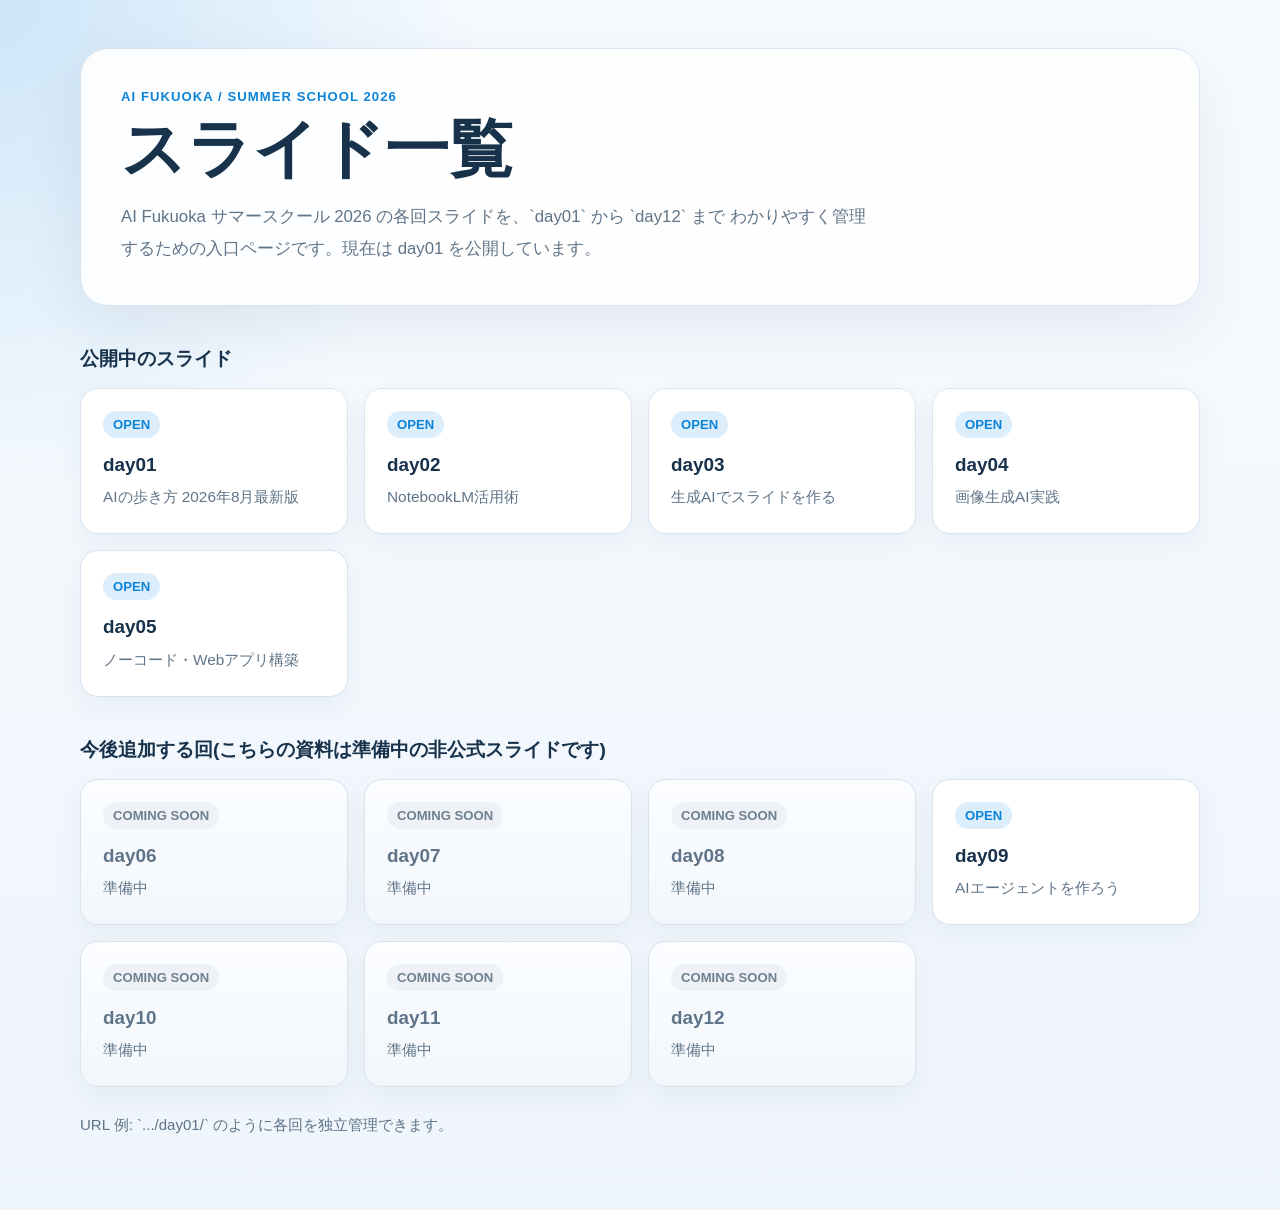
==== index.html @ f75132f5 "Update index.html" ====
<!DOCTYPE html>
<html lang="ja">
<head>
  <meta charset="UTF-8">
  <meta name="viewport" content="width=device-width, initial-scale=1.0">
  <title>AI Fukuoka Summer School 2026</title>
  <style>
    :root {
      --bg: #eef5fb;
      --surface: #ffffff;
      --ink: #17324a;
      --muted: #5f7488;
      --accent: #0d84d8;
      --accent-soft: #dceefb;
      --line: #d7e3ef;
      --shadow: 0 20px 60px rgba(23, 50, 74, 0.08);
      --radius: 18px;
    }

    * {
      box-sizing: border-box;
    }

    body {
      margin: 0;
      min-height: 100vh;
      font-family: "Hiragino Sans", "Yu Gothic", "Noto Sans JP", sans-serif;
      color: var(--ink);
      background:
        radial-gradient(circle at top left, rgba(13, 132, 216, 0.18), transparent 28%),
        linear-gradient(180deg, #f7fbff 0%, var(--bg) 100%);
    }

    .page {
      width: min(1120px, calc(100% - 32px));
      margin: 0 auto;
      padding: 48px 0 72px;
    }

    .hero {
      padding: 40px;
      border: 1px solid var(--line);
      border-radius: 28px;
      background: rgba(255, 255, 255, 0.9);
      box-shadow: var(--shadow);
    }

    .eyebrow {
      margin: 0 0 12px;
      font-size: 0.82rem;
      font-weight: 700;
      letter-spacing: 0.08em;
      text-transform: uppercase;
      color: var(--accent);
    }

    h1 {
      margin: 0;
      font-size: clamp(2.2rem, 5vw, 4.2rem);
      line-height: 1.05;
    }

    .lead {
      margin: 18px 0 0;
      max-width: 760px;
      color: var(--muted);
      font-size: 1.05rem;
      line-height: 1.9;
    }

    .section-title {
      margin: 40px 0 16px;
      font-size: 1.2rem;
    }

    .day-grid {
      display: grid;
      grid-template-columns: repeat(auto-fit, minmax(220px, 1fr));
      gap: 16px;
    }

    .day-card {
      display: block;
      padding: 22px;
      border: 1px solid var(--line);
      border-radius: var(--radius);
      background: var(--surface);
      color: inherit;
      text-decoration: none;
      box-shadow: 0 10px 28px rgba(23, 50, 74, 0.05);
      transition: transform 0.18s ease, box-shadow 0.18s ease, border-color 0.18s ease;
    }

    .day-card:hover {
      transform: translateY(-3px);
      border-color: #9fcaea;
      box-shadow: 0 20px 34px rgba(23, 50, 74, 0.08);
    }

    .day-card--disabled {
      background: linear-gradient(180deg, #fbfdff 0%, #f3f7fb 100%);
      color: var(--muted);
      cursor: default;
    }

    .day-card--disabled:hover {
      transform: none;
      border-color: var(--line);
      box-shadow: 0 10px 28px rgba(23, 50, 74, 0.05);
    }

    .day-label {
      display: inline-flex;
      align-items: center;
      padding: 6px 10px;
      border-radius: 999px;
      background: var(--accent-soft);
      color: var(--accent);
      font-size: 0.82rem;
      font-weight: 700;
    }

    .day-card--disabled .day-label {
      background: #eef2f6;
      color: #6f8090;
    }

    .day-title {
      margin: 14px 0 6px;
      font-size: 1.18rem;
      line-height: 1.4;
    }

    .day-description {
      margin: 0;
      color: var(--muted);
      line-height: 1.75;
      font-size: 0.96rem;
    }

    .footer-note {
      margin: 24px 0 0;
      color: var(--muted);
      line-height: 1.8;
      font-size: 0.94rem;
    }

    @media (max-width: 720px) {
      .page {
        width: min(100% - 20px, 1120px);
        padding: 24px 0 40px;
      }

      .hero {
        padding: 28px 20px;
      }
    }
  </style>
</head>
<body>
  <main class="page">
    <section class="hero">
      <p class="eyebrow">AI Fukuoka / Summer School 2026</p>
      <h1>スライド一覧</h1>
      <p class="lead">
        AI Fukuoka サマースクール 2026 の各回スライドを、`day01` から `day12` まで
        わかりやすく管理するための入口ページです。現在は day01 を公開しています。
      </p>
    </section>

    <h2 class="section-title">公開中のスライド</h2>
    <section class="day-grid" aria-label="公開中のスライド">
      <a class="day-card" href="./day01/">
        <span class="day-label">OPEN</span>
        <h3 class="day-title">day01</h3>
        <p class="day-description">AIの歩き方 2026年8月最新版</p>
      </a>
        <a class="day-card" href="./day02/day02_index.html">
        <span class="day-label">OPEN</span>
        <h3 class="day-title">day02</h3>
        <p class="day-description">NotebookLM活用術</p>
      </a>
        <a class="day-card" href="./day03/day03_index.html">
        <span class="day-label">OPEN</span>
        <h3 class="day-title">day03</h3>
        <p class="day-description">生成AIでスライドを作る</p>
      </a>
        <a class="day-card" href="./day04/index.html">
        <span class="day-label">OPEN</span>
        <h3 class="day-title">day04</h3>
        <p class="day-description">画像生成AI実践</p>
      </a>
        <a class="day-card" href="./day05/No-Code_AI_App_Building.pdf">
        <span class="day-label">OPEN</span>
        <h3 class="day-title">day05</h3>
        <p class="day-description">ノーコード・Webアプリ構築</p>
      </a>

    </section>

    <h2 class="section-title">今後追加する回(こちらの資料は準備中の非公式スライドです)</h2>
    <section class="day-grid" aria-label="準備中のスライド">
      
      <article class="day-card day-card--disabled"><span class="day-label">COMING SOON</span><h3 class="day-title">day06</h3><p class="day-description">準備中</p></article>
      <article class="day-card day-card--disabled"><span class="day-label">COMING SOON</span><h3 class="day-title">day07</h3><p class="day-description">準備中</p></article>
      <article class="day-card day-card--disabled"><span class="day-label">COMING SOON</span><h3 class="day-title">day08</h3><p class="day-description">準備中</p></article>
      
      <a class="day-card" href="./day09/">
        <span class="day-label">OPEN</span>
        <h3 class="day-title">day09</h3>
        <p class="day-description">AIエージェントを作ろう</p>
      </a>

      <article class="day-card day-card--disabled"><span class="day-label">COMING SOON</span><h3 class="day-title">day10</h3><p class="day-description">準備中</p></article>
      <article class="day-card day-card--disabled"><span class="day-label">COMING SOON</span><h3 class="day-title">day11</h3><p class="day-description">準備中</p></article>
      <article class="day-card day-card--disabled"><span class="day-label">COMING SOON</span><h3 class="day-title">day12</h3><p class="day-description">準備中</p></article>
    </section>

    <p class="footer-note">
      URL 例: `.../day01/` のように各回を独立管理できます。
    </p>
  </main>
</body>
</html>
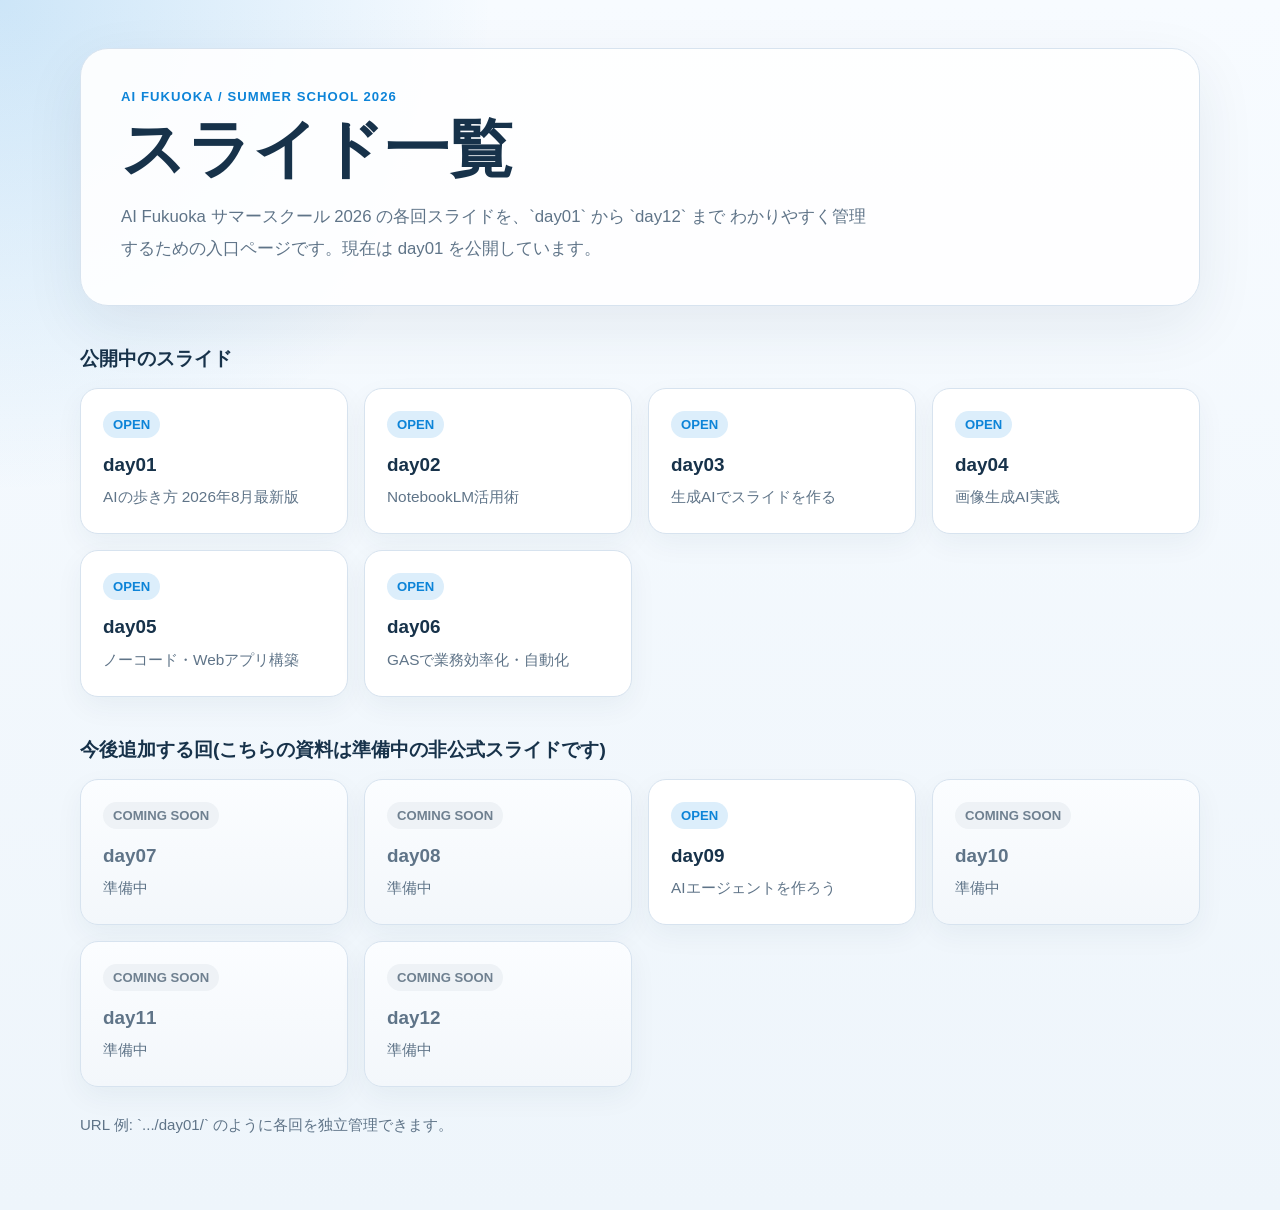
==== commit 45d50235: "Update index.html" ====
--- a/index.html
+++ b/index.html
@@ -195,13 +195,18 @@
         <h3 class="day-title">day05</h3>
         <p class="day-description">ノーコード・Webアプリ構築</p>
       </a>
+        <a class="day-card" href="./day06/index.html">
+        <span class="day-label">OPEN</span>
+        <h3 class="day-title">day06</h3>
+        <p class="day-description">GASで業務効率化・自動化</p>
+      </a>
+
 
     </section>
 
     <h2 class="section-title">今後追加する回(こちらの資料は準備中の非公式スライドです)</h2>
     <section class="day-grid" aria-label="準備中のスライド">
       
-      <article class="day-card day-card--disabled"><span class="day-label">COMING SOON</span><h3 class="day-title">day06</h3><p class="day-description">準備中</p></article>
       <article class="day-card day-card--disabled"><span class="day-label">COMING SOON</span><h3 class="day-title">day07</h3><p class="day-description">準備中</p></article>
       <article class="day-card day-card--disabled"><span class="day-label">COMING SOON</span><h3 class="day-title">day08</h3><p class="day-description">準備中</p></article>
       
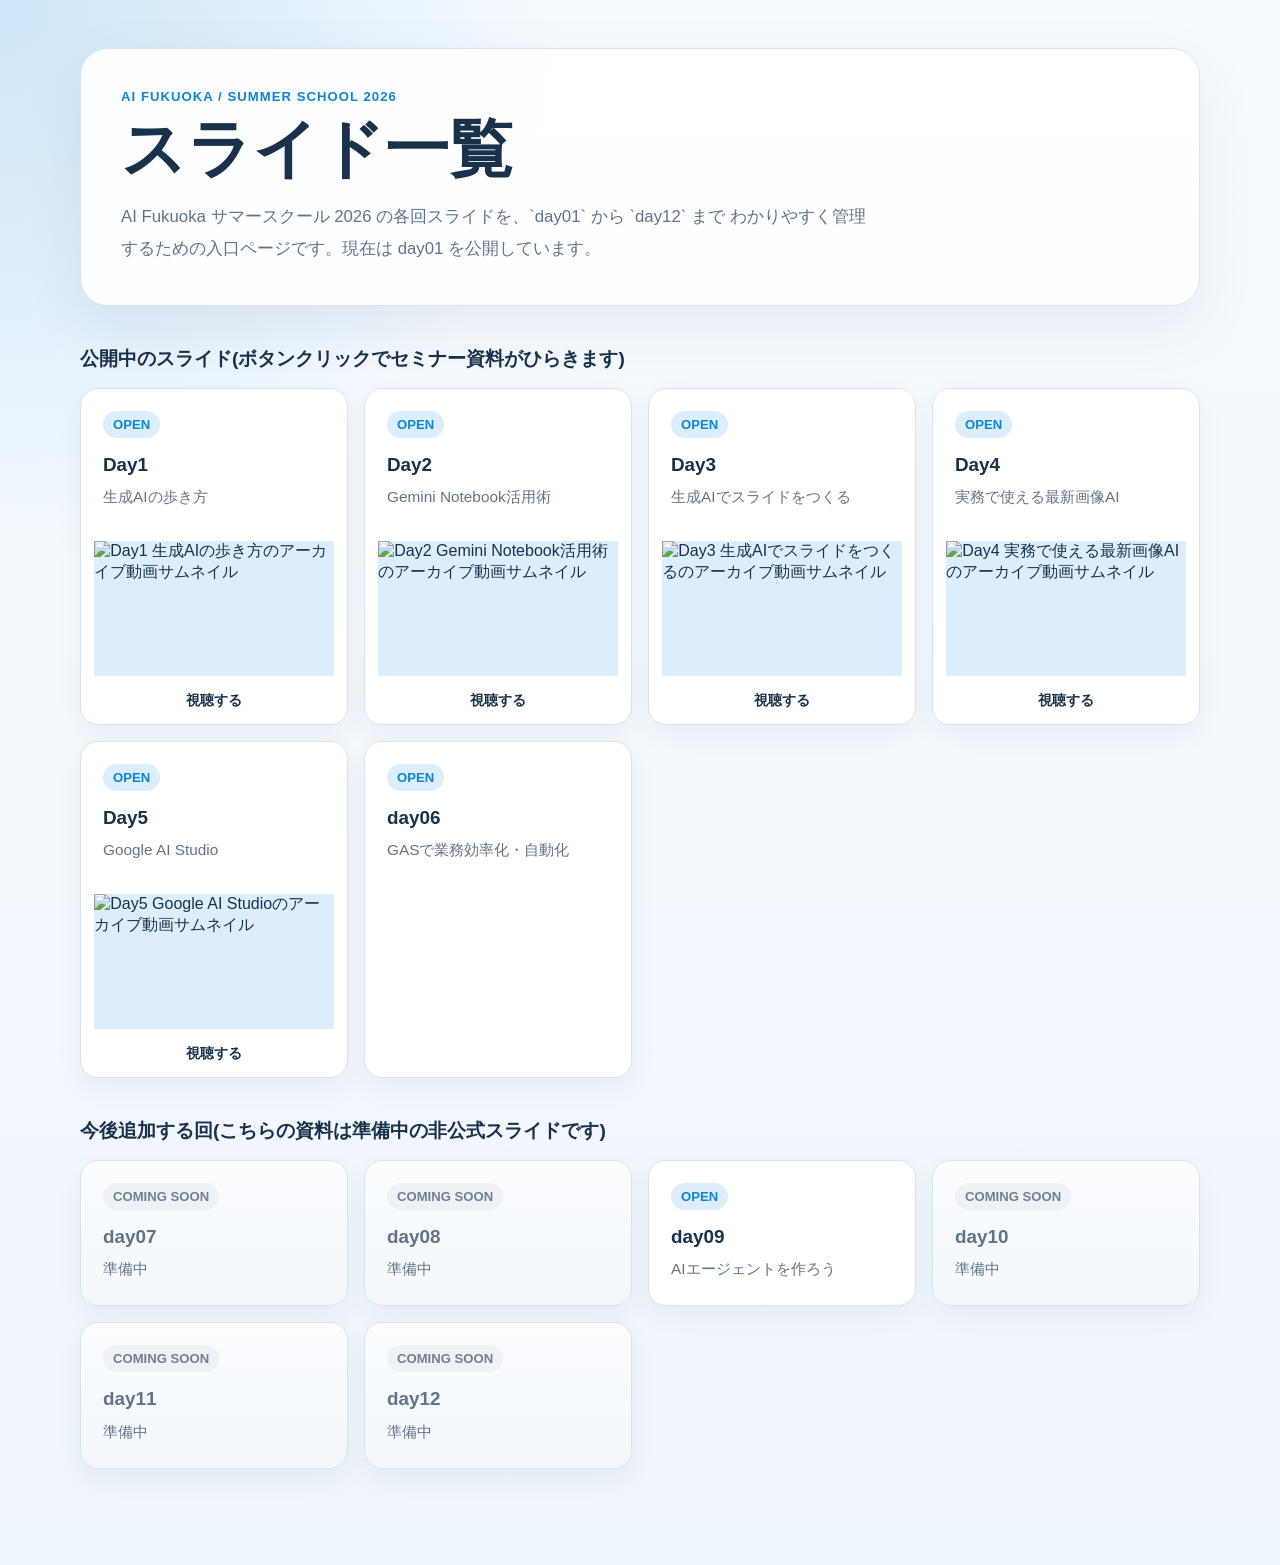
==== commit daec1c4c: "Add archive links to seminar page" ====
--- a/index.html
+++ b/index.html
@@ -82,6 +82,7 @@
     .day-card {
       display: block;
       padding: 22px;
+      overflow: hidden;
       border: 1px solid var(--line);
       border-radius: var(--radius);
       background: var(--surface);
@@ -89,6 +90,17 @@
       text-decoration: none;
       box-shadow: 0 10px 28px rgba(23, 50, 74, 0.05);
       transition: transform 0.18s ease, box-shadow 0.18s ease, border-color 0.18s ease;
+    }
+
+    .day-card--archive {
+      padding: 0;
+    }
+
+    .day-card__link {
+      display: block;
+      padding: 22px 22px 18px;
+      color: inherit;
+      text-decoration: none;
     }
 
     .day-card:hover {
@@ -136,6 +148,40 @@
       color: var(--muted);
       line-height: 1.75;
       font-size: 0.96rem;
+    }
+
+    .archive-link {
+      display: block;
+      padding: 12px 5% 0;
+      color: var(--ink);
+      text-decoration: none;
+    }
+
+    .archive-thumbnail {
+      width: 100%;
+      aspect-ratio: 16 / 9;
+      display: block;
+      object-fit: cover;
+      background: var(--accent-soft);
+    }
+
+    .archive-copy {
+      display: flex;
+      justify-content: center;
+      align-items: center;
+      min-height: 48px;
+      padding: 10px 18px;
+    }
+
+    .archive-title {
+      display: block;
+      font-size: 0.9rem;
+      font-weight: 700;
+      line-height: 1.4;
+    }
+
+    .archive-link:hover .archive-title {
+      text-decoration: underline;
     }
 
     .footer-note {
@@ -168,33 +214,28 @@
       </p>
     </section>
 
-    <h2 class="section-title">公開中のスライド</h2>
+    <h2 class="section-title">公開中のスライド(ボタンクリックでセミナー資料がひらきます)</h2>
     <section class="day-grid" aria-label="公開中のスライド">
-      <a class="day-card" href="./day01/">
-        <span class="day-label">OPEN</span>
-        <h3 class="day-title">day01</h3>
-        <p class="day-description">AIの歩き方 2026年8月最新版</p>
-      </a>
-        <a class="day-card" href="./day02/day02_index.html">
-        <span class="day-label">OPEN</span>
-        <h3 class="day-title">day02</h3>
-        <p class="day-description">NotebookLM活用術</p>
-      </a>
-        <a class="day-card" href="./day03/day03_index.html">
-        <span class="day-label">OPEN</span>
-        <h3 class="day-title">day03</h3>
-        <p class="day-description">生成AIでスライドを作る</p>
-      </a>
-        <a class="day-card" href="./day04/index.html">
-        <span class="day-label">OPEN</span>
-        <h3 class="day-title">day04</h3>
-        <p class="day-description">画像生成AI実践</p>
-      </a>
-        <a class="day-card" href="./day05/No-Code_AI_App_Building.pdf">
-        <span class="day-label">OPEN</span>
-        <h3 class="day-title">day05</h3>
-        <p class="day-description">ノーコード・Webアプリ構築</p>
-      </a>
+      <article class="day-card day-card--archive">
+        <a class="day-card__link" href="./day01/"><span class="day-label">OPEN</span><h3 class="day-title">Day1</h3><p class="day-description">生成AIの歩き方</p></a>
+        <a class="archive-link" href="https://www.youtube.com/watch?v=hTOPpISC5o4" target="_blank" rel="noopener noreferrer"><img class="archive-thumbnail" src="https://i.ytimg.com/vi/hTOPpISC5o4/hqdefault.jpg" alt="Day1 生成AIの歩き方のアーカイブ動画サムネイル"><span class="archive-copy"><span class="archive-title">視聴する</span></span></a>
+      </article>
+      <article class="day-card day-card--archive">
+        <a class="day-card__link" href="./day02/day02_index.html"><span class="day-label">OPEN</span><h3 class="day-title">Day2</h3><p class="day-description">Gemini Notebook活用術</p></a>
+        <a class="archive-link" href="https://www.youtube.com/watch?v=uFVse6Kr5TY" target="_blank" rel="noopener noreferrer"><img class="archive-thumbnail" src="https://i.ytimg.com/vi/uFVse6Kr5TY/hqdefault.jpg" alt="Day2 Gemini Notebook活用術のアーカイブ動画サムネイル"><span class="archive-copy"><span class="archive-title">視聴する</span></span></a>
+      </article>
+      <article class="day-card day-card--archive">
+        <a class="day-card__link" href="./day03/day03_index.html"><span class="day-label">OPEN</span><h3 class="day-title">Day3</h3><p class="day-description">生成AIでスライドをつくる</p></a>
+        <a class="archive-link" href="https://youtu.be/eXjrLn4I-XI" target="_blank" rel="noopener noreferrer"><img class="archive-thumbnail" src="https://i.ytimg.com/vi/eXjrLn4I-XI/hqdefault.jpg" alt="Day3 生成AIでスライドをつくるのアーカイブ動画サムネイル"><span class="archive-copy"><span class="archive-title">視聴する</span></span></a>
+      </article>
+      <article class="day-card day-card--archive">
+        <a class="day-card__link" href="./day04/index.html"><span class="day-label">OPEN</span><h3 class="day-title">Day4</h3><p class="day-description">実務で使える最新画像AI</p></a>
+        <a class="archive-link" href="https://www.youtube.com/watch?v=60aS5IyDQ1k" target="_blank" rel="noopener noreferrer"><img class="archive-thumbnail" src="https://i.ytimg.com/vi/60aS5IyDQ1k/hqdefault.jpg" alt="Day4 実務で使える最新画像AIのアーカイブ動画サムネイル"><span class="archive-copy"><span class="archive-title">視聴する</span></span></a>
+      </article>
+      <article class="day-card day-card--archive">
+        <a class="day-card__link" href="./day05/No-Code_AI_App_Building.pdf"><span class="day-label">OPEN</span><h3 class="day-title">Day5</h3><p class="day-description">Google AI Studio</p></a>
+        <a class="archive-link" href="https://www.youtube.com/watch?v=eTeU-vP3Bv4" target="_blank" rel="noopener noreferrer"><img class="archive-thumbnail" src="https://i.ytimg.com/vi/eTeU-vP3Bv4/hqdefault.jpg" alt="Day5 Google AI Studioのアーカイブ動画サムネイル"><span class="archive-copy"><span class="archive-title">視聴する</span></span></a>
+      </article>
         <a class="day-card" href="./day06/index.html">
         <span class="day-label">OPEN</span>
         <h3 class="day-title">day06</h3>
@@ -222,7 +263,6 @@
     </section>
 
     <p class="footer-note">
-      URL 例: `.../day01/` のように各回を独立管理できます。
     </p>
   </main>
 </body>
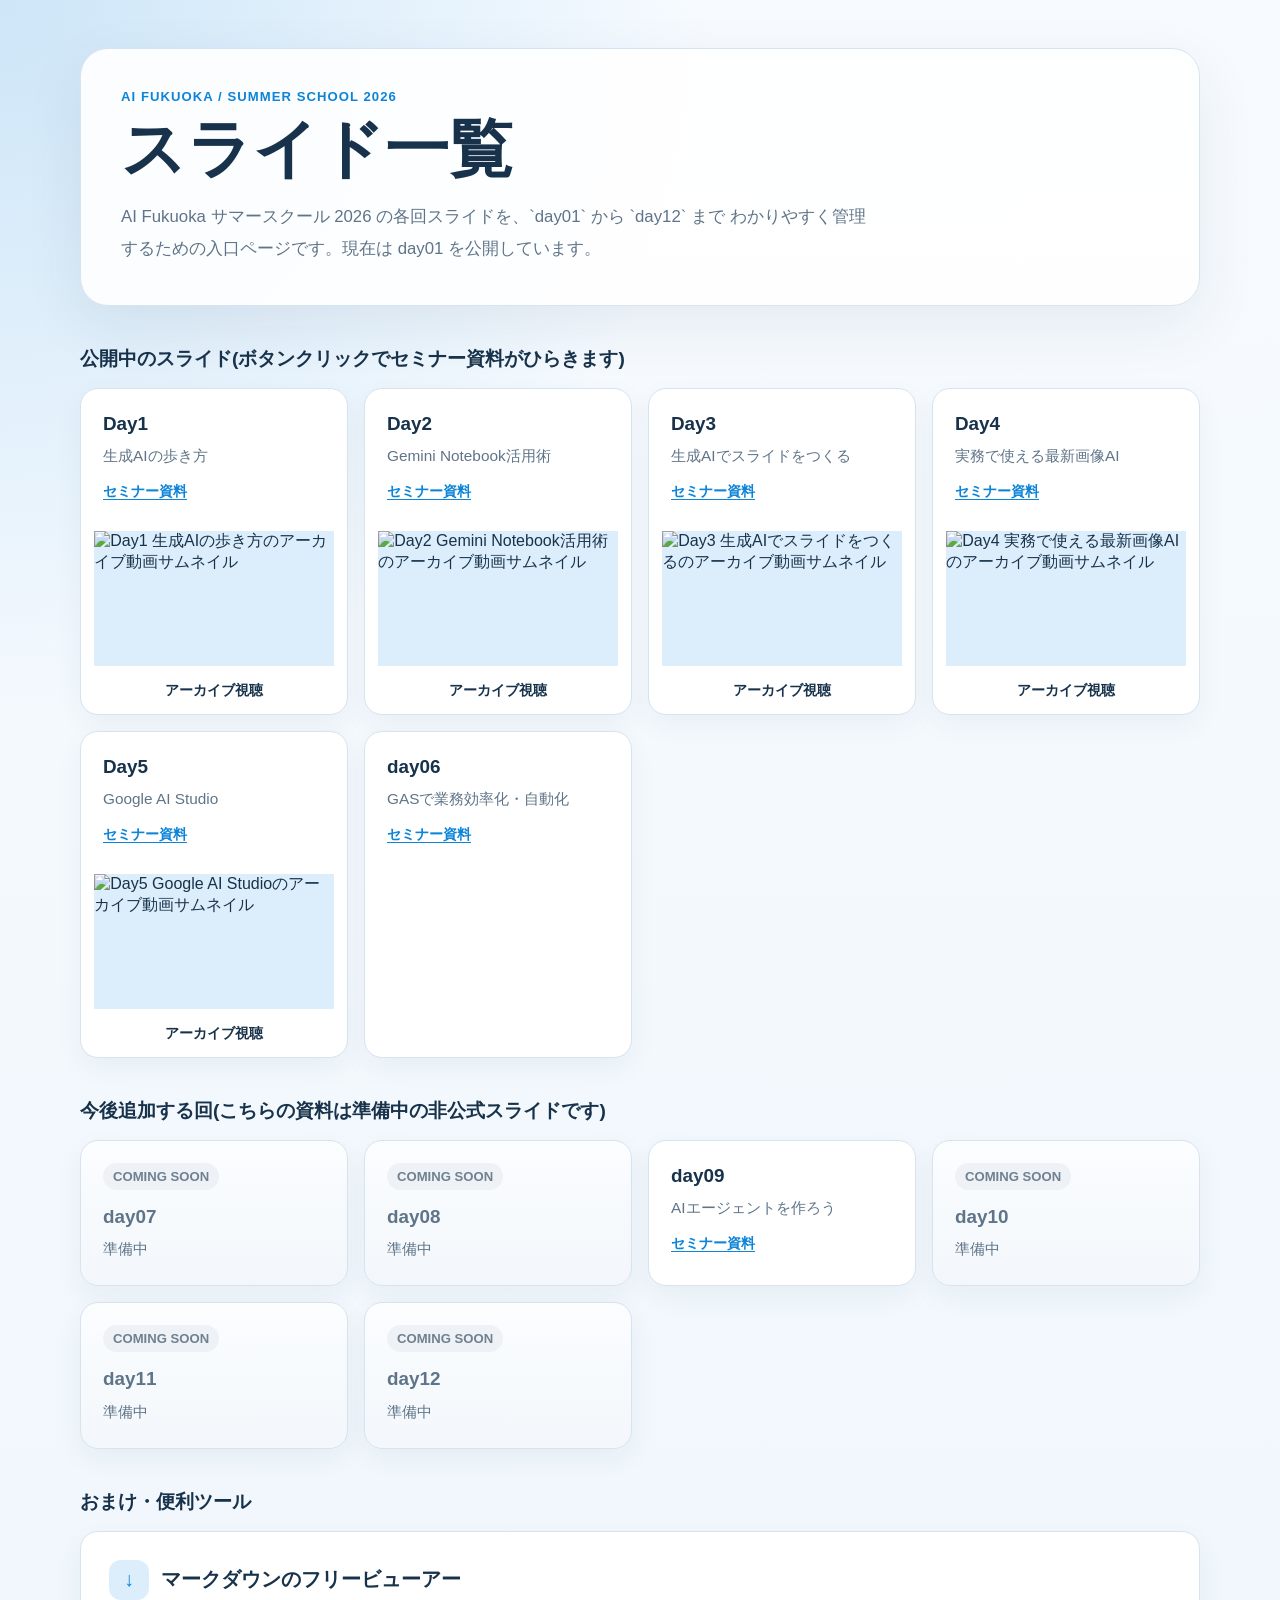
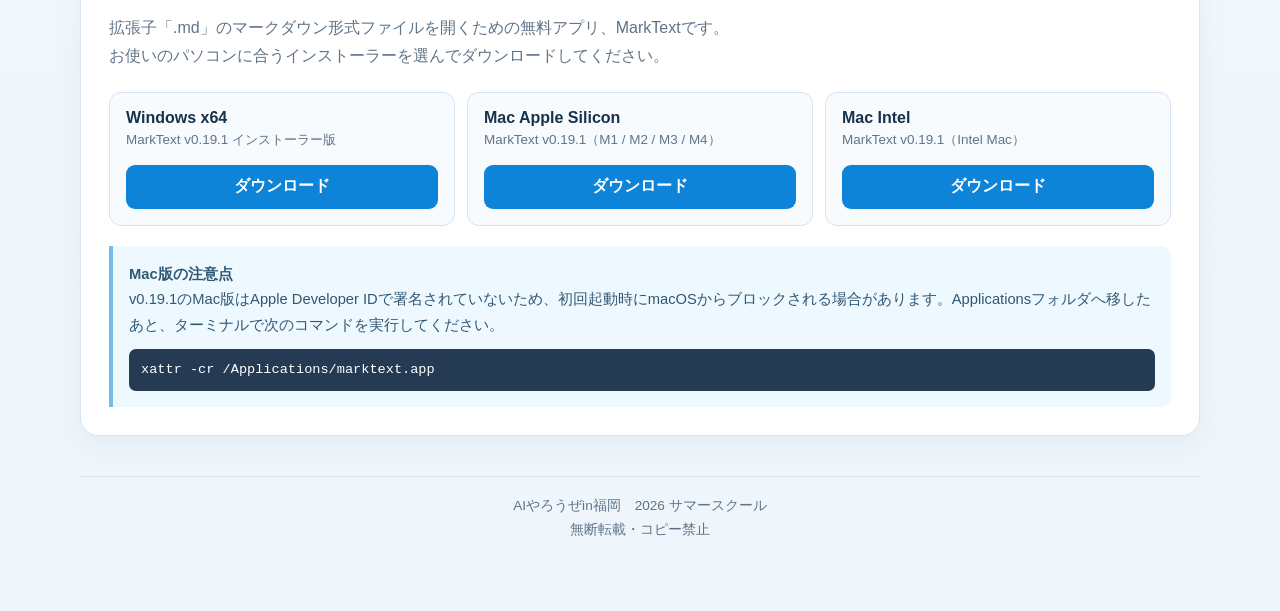
==== commit 093cb010: "Add resource downloads to seminar page" ====
--- a/index.html
+++ b/index.html
@@ -143,11 +143,26 @@
       line-height: 1.4;
     }
 
+    .day-card__link .day-title:first-child,
+    .day-card > .day-title:first-child {
+      margin-top: 0;
+    }
+
     .day-description {
       margin: 0;
       color: var(--muted);
       line-height: 1.75;
       font-size: 0.96rem;
+    }
+
+    .slide-link {
+      display: inline-flex;
+      margin-top: 12px;
+      color: var(--accent);
+      font-size: 0.9rem;
+      font-weight: 700;
+      text-decoration: underline;
+      text-underline-offset: 3px;
     }
 
     .archive-link {
@@ -184,11 +199,132 @@
       text-decoration: underline;
     }
 
+    .tool-panel {
+      padding: 28px;
+      border: 1px solid var(--line);
+      border-radius: var(--radius);
+      background: var(--surface);
+      box-shadow: 0 10px 28px rgba(23, 50, 74, 0.05);
+    }
+
+    .tool-heading {
+      display: flex;
+      gap: 12px;
+      align-items: center;
+      margin: 0;
+      font-size: 1.25rem;
+    }
+
+    .tool-icon {
+      display: grid;
+      width: 40px;
+      height: 40px;
+      place-items: center;
+      border-radius: 12px;
+      background: var(--accent-soft);
+      color: var(--accent);
+      font-size: 1.25rem;
+    }
+
+    .tool-description {
+      margin: 14px 0 22px;
+      color: var(--muted);
+      line-height: 1.75;
+    }
+
+    .download-grid {
+      display: grid;
+      grid-template-columns: repeat(3, minmax(0, 1fr));
+      gap: 12px;
+    }
+
+    .download-option {
+      display: flex;
+      flex-direction: column;
+      gap: 4px;
+      padding: 16px;
+      border: 1px solid var(--line);
+      border-radius: 12px;
+      background: #f8fbfe;
+    }
+
+    .download-platform {
+      font-weight: 700;
+    }
+
+    .download-detail {
+      color: var(--muted);
+      font-size: 0.84rem;
+    }
+
+    .download-button {
+      display: flex;
+      justify-content: center;
+      align-items: center;
+      min-height: 44px;
+      margin-top: 12px;
+      border-radius: 9px;
+      background: var(--accent);
+      color: #ffffff;
+      font-weight: 700;
+      text-decoration: none;
+      transition: background 0.18s ease, transform 0.18s ease;
+    }
+
+    .download-button:hover {
+      background: #0871bb;
+      transform: translateY(-1px);
+    }
+
+    .tool-note {
+      margin: 20px 0 0;
+      padding: 16px;
+      border-left: 4px solid #72bde9;
+      border-radius: 0 10px 10px 0;
+      background: #eef8ff;
+      color: #315873;
+      font-size: 0.92rem;
+      line-height: 1.75;
+    }
+
+    .tool-note p {
+      margin: 0;
+    }
+
+    .tool-note code {
+      display: block;
+      margin-top: 10px;
+      padding: 9px 12px;
+      overflow-x: auto;
+      border-radius: 7px;
+      background: #243b53;
+      color: #ffffff;
+      font-family: Consolas, "Courier New", monospace;
+      font-size: 0.85rem;
+    }
+
     .footer-note {
       margin: 24px 0 0;
       color: var(--muted);
       line-height: 1.8;
       font-size: 0.94rem;
+    }
+
+    .site-footer {
+      margin-top: 40px;
+      padding-top: 20px;
+      border-top: 1px solid var(--line);
+      color: var(--muted);
+      font-size: 0.85rem;
+      text-align: center;
+    }
+
+    .site-footer p {
+      margin: 0;
+    }
+
+    .site-footer p + p {
+      margin-top: 6px;
     }
 
     @media (max-width: 720px) {
@@ -199,6 +335,14 @@
 
       .hero {
         padding: 28px 20px;
+      }
+
+      .tool-panel {
+        padding: 22px 18px;
+      }
+
+      .download-grid {
+        grid-template-columns: 1fr;
       }
     }
   </style>
@@ -217,29 +361,29 @@
     <h2 class="section-title">公開中のスライド(ボタンクリックでセミナー資料がひらきます)</h2>
     <section class="day-grid" aria-label="公開中のスライド">
       <article class="day-card day-card--archive">
-        <a class="day-card__link" href="./day01/"><span class="day-label">OPEN</span><h3 class="day-title">Day1</h3><p class="day-description">生成AIの歩き方</p></a>
-        <a class="archive-link" href="https://www.youtube.com/watch?v=hTOPpISC5o4" target="_blank" rel="noopener noreferrer"><img class="archive-thumbnail" src="https://i.ytimg.com/vi/hTOPpISC5o4/hqdefault.jpg" alt="Day1 生成AIの歩き方のアーカイブ動画サムネイル"><span class="archive-copy"><span class="archive-title">視聴する</span></span></a>
+        <a class="day-card__link" href="./day01/index.html"><h3 class="day-title">Day1</h3><p class="day-description">生成AIの歩き方</p><span class="slide-link">セミナー資料</span></a>
+        <a class="archive-link" href="https://www.youtube.com/watch?v=hTOPpISC5o4" target="_blank" rel="noopener noreferrer"><img class="archive-thumbnail" src="https://i.ytimg.com/vi/hTOPpISC5o4/hqdefault.jpg" alt="Day1 生成AIの歩き方のアーカイブ動画サムネイル"><span class="archive-copy"><span class="archive-title">アーカイブ視聴</span></span></a>
       </article>
       <article class="day-card day-card--archive">
-        <a class="day-card__link" href="./day02/day02_index.html"><span class="day-label">OPEN</span><h3 class="day-title">Day2</h3><p class="day-description">Gemini Notebook活用術</p></a>
-        <a class="archive-link" href="https://www.youtube.com/watch?v=uFVse6Kr5TY" target="_blank" rel="noopener noreferrer"><img class="archive-thumbnail" src="https://i.ytimg.com/vi/uFVse6Kr5TY/hqdefault.jpg" alt="Day2 Gemini Notebook活用術のアーカイブ動画サムネイル"><span class="archive-copy"><span class="archive-title">視聴する</span></span></a>
+        <a class="day-card__link" href="./day02/day02_index.html"><h3 class="day-title">Day2</h3><p class="day-description">Gemini Notebook活用術</p><span class="slide-link">セミナー資料</span></a>
+        <a class="archive-link" href="https://www.youtube.com/watch?v=uFVse6Kr5TY" target="_blank" rel="noopener noreferrer"><img class="archive-thumbnail" src="https://i.ytimg.com/vi/uFVse6Kr5TY/hqdefault.jpg" alt="Day2 Gemini Notebook活用術のアーカイブ動画サムネイル"><span class="archive-copy"><span class="archive-title">アーカイブ視聴</span></span></a>
       </article>
       <article class="day-card day-card--archive">
-        <a class="day-card__link" href="./day03/day03_index.html"><span class="day-label">OPEN</span><h3 class="day-title">Day3</h3><p class="day-description">生成AIでスライドをつくる</p></a>
-        <a class="archive-link" href="https://youtu.be/eXjrLn4I-XI" target="_blank" rel="noopener noreferrer"><img class="archive-thumbnail" src="https://i.ytimg.com/vi/eXjrLn4I-XI/hqdefault.jpg" alt="Day3 生成AIでスライドをつくるのアーカイブ動画サムネイル"><span class="archive-copy"><span class="archive-title">視聴する</span></span></a>
+        <a class="day-card__link" href="./day03/day03_index.html"><h3 class="day-title">Day3</h3><p class="day-description">生成AIでスライドをつくる</p><span class="slide-link">セミナー資料</span></a>
+        <a class="archive-link" href="https://youtu.be/eXjrLn4I-XI" target="_blank" rel="noopener noreferrer"><img class="archive-thumbnail" src="https://i.ytimg.com/vi/eXjrLn4I-XI/hqdefault.jpg" alt="Day3 生成AIでスライドをつくるのアーカイブ動画サムネイル"><span class="archive-copy"><span class="archive-title">アーカイブ視聴</span></span></a>
       </article>
       <article class="day-card day-card--archive">
-        <a class="day-card__link" href="./day04/index.html"><span class="day-label">OPEN</span><h3 class="day-title">Day4</h3><p class="day-description">実務で使える最新画像AI</p></a>
-        <a class="archive-link" href="https://www.youtube.com/watch?v=60aS5IyDQ1k" target="_blank" rel="noopener noreferrer"><img class="archive-thumbnail" src="https://i.ytimg.com/vi/60aS5IyDQ1k/hqdefault.jpg" alt="Day4 実務で使える最新画像AIのアーカイブ動画サムネイル"><span class="archive-copy"><span class="archive-title">視聴する</span></span></a>
+        <a class="day-card__link" href="./day04/index.html"><h3 class="day-title">Day4</h3><p class="day-description">実務で使える最新画像AI</p><span class="slide-link">セミナー資料</span></a>
+        <a class="archive-link" href="https://www.youtube.com/watch?v=60aS5IyDQ1k" target="_blank" rel="noopener noreferrer"><img class="archive-thumbnail" src="https://i.ytimg.com/vi/60aS5IyDQ1k/hqdefault.jpg" alt="Day4 実務で使える最新画像AIのアーカイブ動画サムネイル"><span class="archive-copy"><span class="archive-title">アーカイブ視聴</span></span></a>
       </article>
       <article class="day-card day-card--archive">
-        <a class="day-card__link" href="./day05/No-Code_AI_App_Building.pdf"><span class="day-label">OPEN</span><h3 class="day-title">Day5</h3><p class="day-description">Google AI Studio</p></a>
-        <a class="archive-link" href="https://www.youtube.com/watch?v=eTeU-vP3Bv4" target="_blank" rel="noopener noreferrer"><img class="archive-thumbnail" src="https://i.ytimg.com/vi/eTeU-vP3Bv4/hqdefault.jpg" alt="Day5 Google AI Studioのアーカイブ動画サムネイル"><span class="archive-copy"><span class="archive-title">視聴する</span></span></a>
+        <a class="day-card__link" href="./day05/No-Code_AI_App_Building.pdf"><h3 class="day-title">Day5</h3><p class="day-description">Google AI Studio</p><span class="slide-link">セミナー資料</span></a>
+        <a class="archive-link" href="https://www.youtube.com/watch?v=eTeU-vP3Bv4" target="_blank" rel="noopener noreferrer"><img class="archive-thumbnail" src="https://i.ytimg.com/vi/eTeU-vP3Bv4/hqdefault.jpg" alt="Day5 Google AI Studioのアーカイブ動画サムネイル"><span class="archive-copy"><span class="archive-title">アーカイブ視聴</span></span></a>
       </article>
         <a class="day-card" href="./day06/index.html">
-        <span class="day-label">OPEN</span>
         <h3 class="day-title">day06</h3>
         <p class="day-description">GASで業務効率化・自動化</p>
+        <span class="slide-link">セミナー資料</span>
       </a>
 
 
@@ -251,10 +395,10 @@
       <article class="day-card day-card--disabled"><span class="day-label">COMING SOON</span><h3 class="day-title">day07</h3><p class="day-description">準備中</p></article>
       <article class="day-card day-card--disabled"><span class="day-label">COMING SOON</span><h3 class="day-title">day08</h3><p class="day-description">準備中</p></article>
       
-      <a class="day-card" href="./day09/">
-        <span class="day-label">OPEN</span>
+      <a class="day-card" href="./day09/index.html">
         <h3 class="day-title">day09</h3>
         <p class="day-description">AIエージェントを作ろう</p>
+        <span class="slide-link">セミナー資料</span>
       </a>
 
       <article class="day-card day-card--disabled"><span class="day-label">COMING SOON</span><h3 class="day-title">day10</h3><p class="day-description">準備中</p></article>
@@ -262,8 +406,37 @@
       <article class="day-card day-card--disabled"><span class="day-label">COMING SOON</span><h3 class="day-title">day12</h3><p class="day-description">準備中</p></article>
     </section>
 
-    <p class="footer-note">
-    </p>
+    <h2 class="section-title">おまけ・便利ツール</h2>
+    <section class="tool-panel" aria-labelledby="marktext-title">
+      <h3 class="tool-heading" id="marktext-title"><span class="tool-icon" aria-hidden="true">↓</span>マークダウンのフリービューアー</h3>
+      <p class="tool-description">拡張子「.md」のマークダウン形式ファイルを開くための無料アプリ、MarkTextです。<br>お使いのパソコンに合うインストーラーを選んでダウンロードしてください。</p>
+      <div class="download-grid">
+        <article class="download-option">
+          <span class="download-platform">Windows x64</span>
+          <span class="download-detail">MarkText v0.19.1 インストーラー版</span>
+          <a class="download-button" href="https://github.com/marktext/marktext/releases/download/v0.19.1/marktext-win-x64-0.19.1-setup.exe" target="_blank" rel="noopener noreferrer">ダウンロード</a>
+        </article>
+        <article class="download-option">
+          <span class="download-platform">Mac Apple Silicon</span>
+          <span class="download-detail">MarkText v0.19.1（M1 / M2 / M3 / M4）</span>
+          <a class="download-button" href="https://github.com/marktext/marktext/releases/download/v0.19.1/marktext-mac-arm64-0.19.1.dmg" target="_blank" rel="noopener noreferrer">ダウンロード</a>
+        </article>
+        <article class="download-option">
+          <span class="download-platform">Mac Intel</span>
+          <span class="download-detail">MarkText v0.19.1（Intel Mac）</span>
+          <a class="download-button" href="https://github.com/marktext/marktext/releases/download/v0.19.1/marktext-mac-x64-0.19.1.dmg" target="_blank" rel="noopener noreferrer">ダウンロード</a>
+        </article>
+      </div>
+      <aside class="tool-note" aria-label="Mac版の注意点">
+        <p><strong>Mac版の注意点</strong><br>v0.19.1のMac版はApple Developer IDで署名されていないため、初回起動時にmacOSからブロックされる場合があります。Applicationsフォルダへ移したあと、ターミナルで次のコマンドを実行してください。</p>
+        <code>xattr -cr /Applications/marktext.app</code>
+      </aside>
+    </section>
+
+    <footer class="site-footer">
+      <p>AIやろうぜin福岡　2026 サマースクール</p>
+      <p>無断転載・コピー禁止</p>
+    </footer>
   </main>
 </body>
 </html>
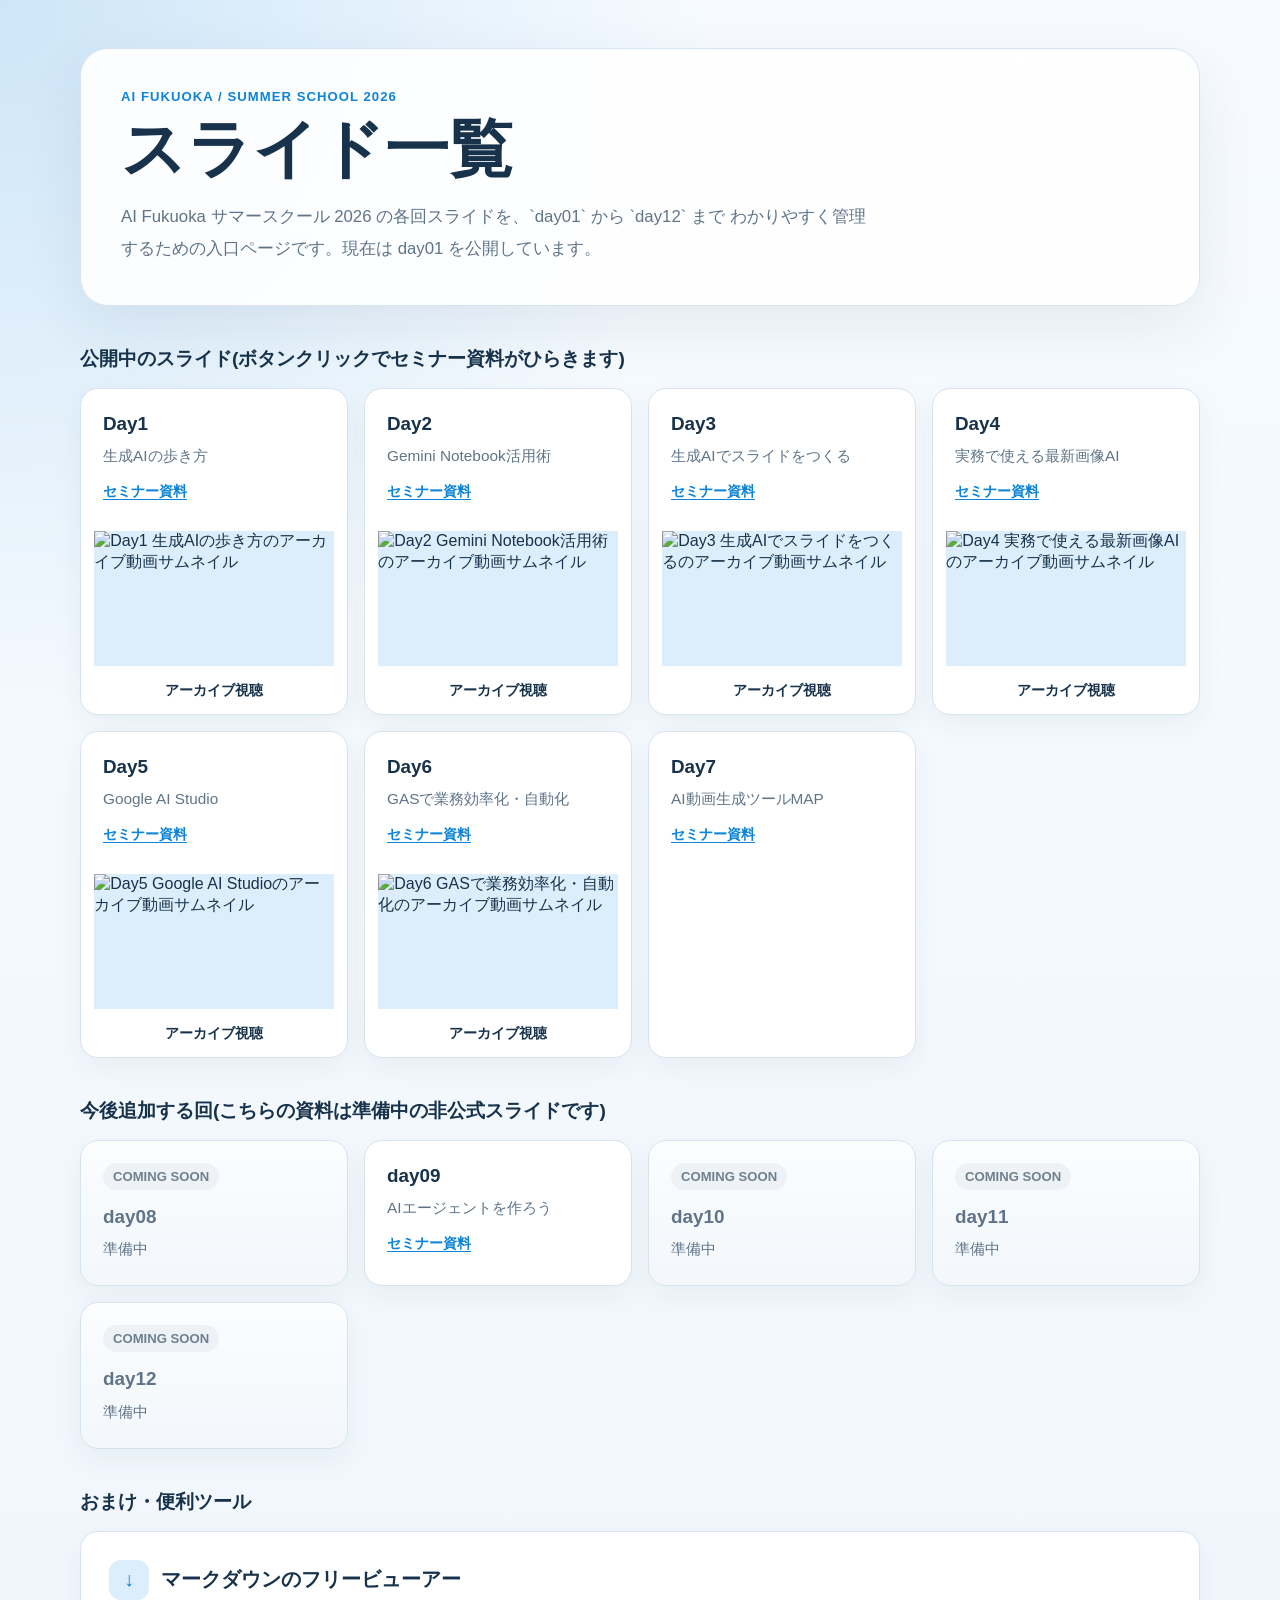
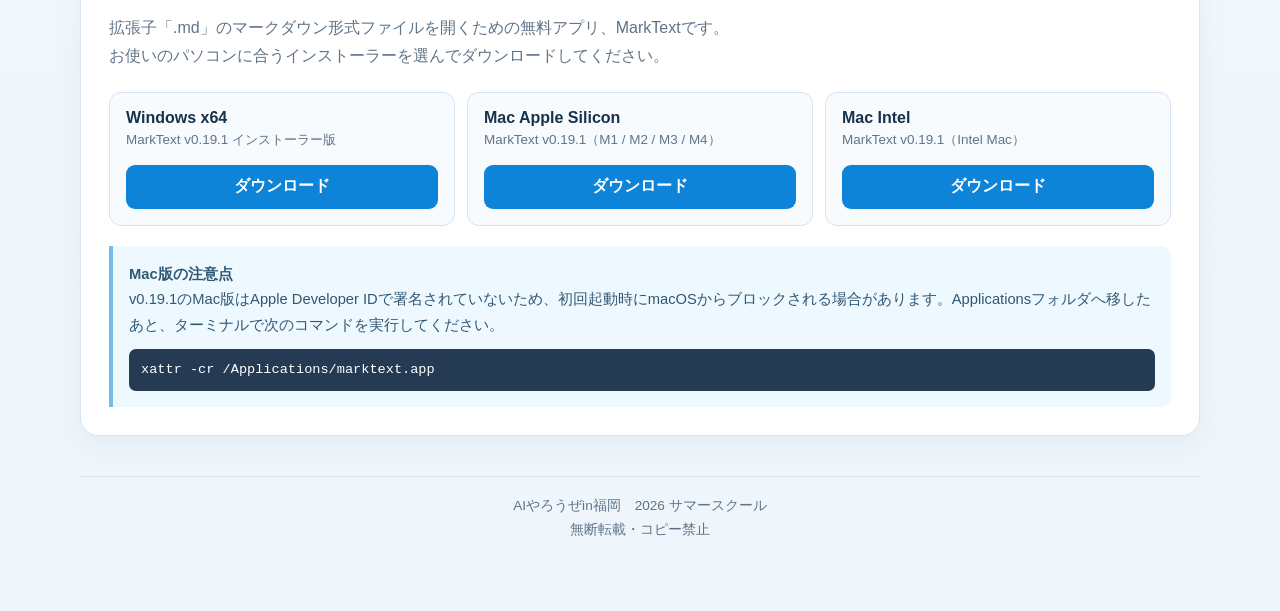
==== commit b3ef1d48: "Publish Day7 video AI slides" ====
--- a/index.html
+++ b/index.html
@@ -380,9 +380,13 @@
         <a class="day-card__link" href="./day05/No-Code_AI_App_Building.pdf"><h3 class="day-title">Day5</h3><p class="day-description">Google AI Studio</p><span class="slide-link">セミナー資料</span></a>
         <a class="archive-link" href="https://www.youtube.com/watch?v=eTeU-vP3Bv4" target="_blank" rel="noopener noreferrer"><img class="archive-thumbnail" src="https://i.ytimg.com/vi/eTeU-vP3Bv4/hqdefault.jpg" alt="Day5 Google AI Studioのアーカイブ動画サムネイル"><span class="archive-copy"><span class="archive-title">アーカイブ視聴</span></span></a>
       </article>
-        <a class="day-card" href="./day06/index.html">
-        <h3 class="day-title">day06</h3>
-        <p class="day-description">GASで業務効率化・自動化</p>
+      <article class="day-card day-card--archive">
+        <a class="day-card__link" href="./day06/index.html"><h3 class="day-title">Day6</h3><p class="day-description">GASで業務効率化・自動化</p><span class="slide-link">セミナー資料</span></a>
+        <a class="archive-link" href="https://youtu.be/NTqJQO4vMHo" target="_blank" rel="noopener noreferrer"><img class="archive-thumbnail" src="https://i.ytimg.com/vi/NTqJQO4vMHo/hqdefault.jpg" alt="Day6 GASで業務効率化・自動化のアーカイブ動画サムネイル"><span class="archive-copy"><span class="archive-title">アーカイブ視聴</span></span></a>
+      </article>
+      <a class="day-card" href="./day07/index.html">
+        <h3 class="day-title">Day7</h3>
+        <p class="day-description">AI動画生成ツールMAP</p>
         <span class="slide-link">セミナー資料</span>
       </a>
 
@@ -392,7 +396,6 @@
     <h2 class="section-title">今後追加する回(こちらの資料は準備中の非公式スライドです)</h2>
     <section class="day-grid" aria-label="準備中のスライド">
       
-      <article class="day-card day-card--disabled"><span class="day-label">COMING SOON</span><h3 class="day-title">day07</h3><p class="day-description">準備中</p></article>
       <article class="day-card day-card--disabled"><span class="day-label">COMING SOON</span><h3 class="day-title">day08</h3><p class="day-description">準備中</p></article>
       
       <a class="day-card" href="./day09/index.html">
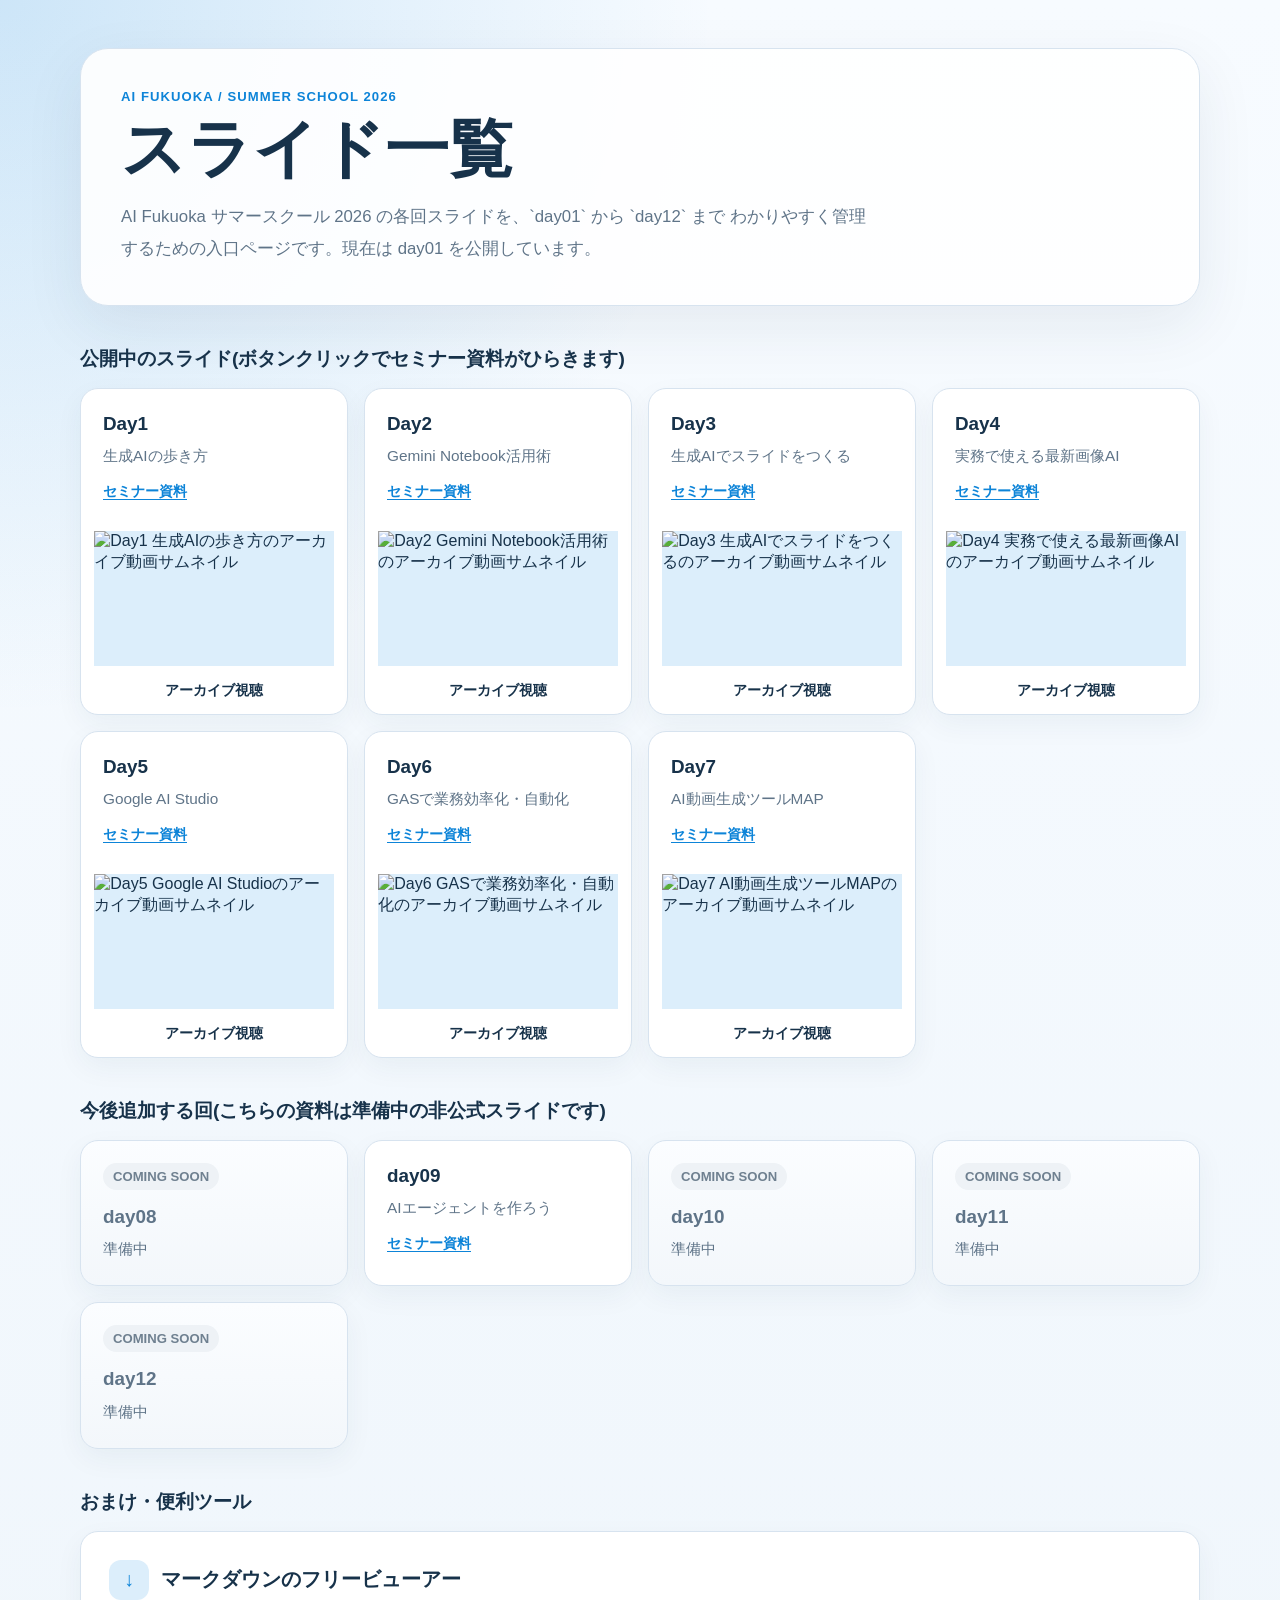
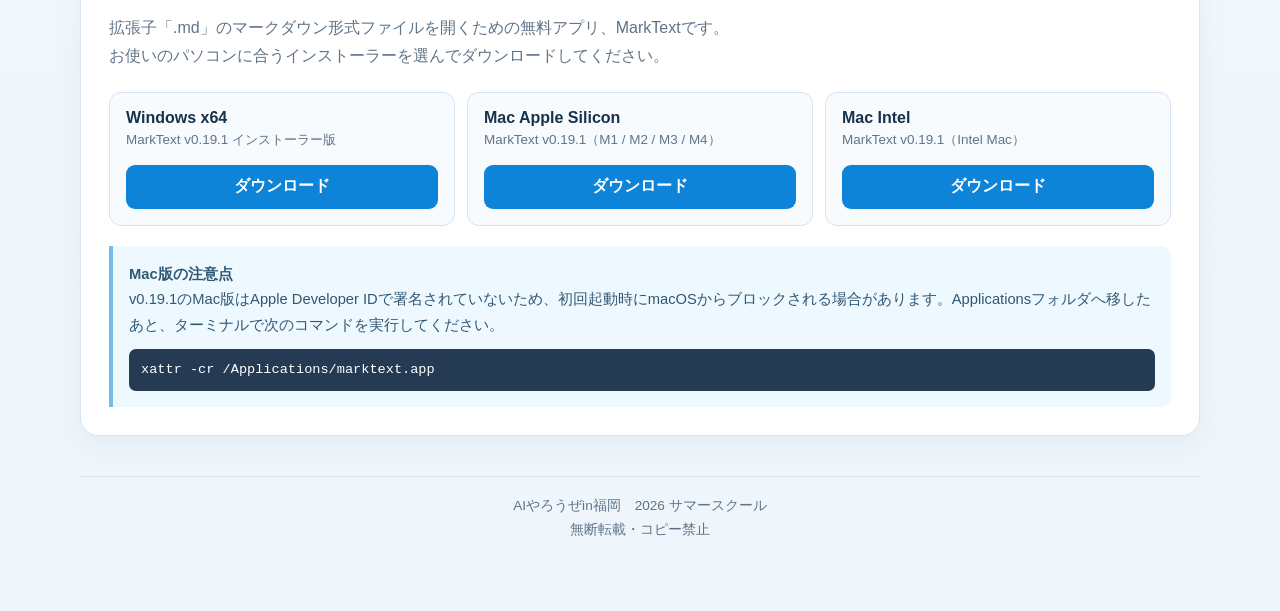
==== commit 0fcbcbef: "Add Day7 archive link" ====
--- a/index.html
+++ b/index.html
@@ -384,11 +384,10 @@
         <a class="day-card__link" href="./day06/index.html"><h3 class="day-title">Day6</h3><p class="day-description">GASで業務効率化・自動化</p><span class="slide-link">セミナー資料</span></a>
         <a class="archive-link" href="https://youtu.be/NTqJQO4vMHo" target="_blank" rel="noopener noreferrer"><img class="archive-thumbnail" src="https://i.ytimg.com/vi/NTqJQO4vMHo/hqdefault.jpg" alt="Day6 GASで業務効率化・自動化のアーカイブ動画サムネイル"><span class="archive-copy"><span class="archive-title">アーカイブ視聴</span></span></a>
       </article>
-      <a class="day-card" href="./day07/index.html">
-        <h3 class="day-title">Day7</h3>
-        <p class="day-description">AI動画生成ツールMAP</p>
-        <span class="slide-link">セミナー資料</span>
-      </a>
+      <article class="day-card day-card--archive">
+        <a class="day-card__link" href="./day07/index.html"><h3 class="day-title">Day7</h3><p class="day-description">AI動画生成ツールMAP</p><span class="slide-link">セミナー資料</span></a>
+        <a class="archive-link" href="https://www.youtube.com/watch?v=oPfZe1xDZRU" target="_blank" rel="noopener noreferrer"><img class="archive-thumbnail" src="https://i.ytimg.com/vi/oPfZe1xDZRU/hqdefault.jpg" alt="Day7 AI動画生成ツールMAPのアーカイブ動画サムネイル"><span class="archive-copy"><span class="archive-title">アーカイブ視聴</span></span></a>
+      </article>
 
 
     </section>
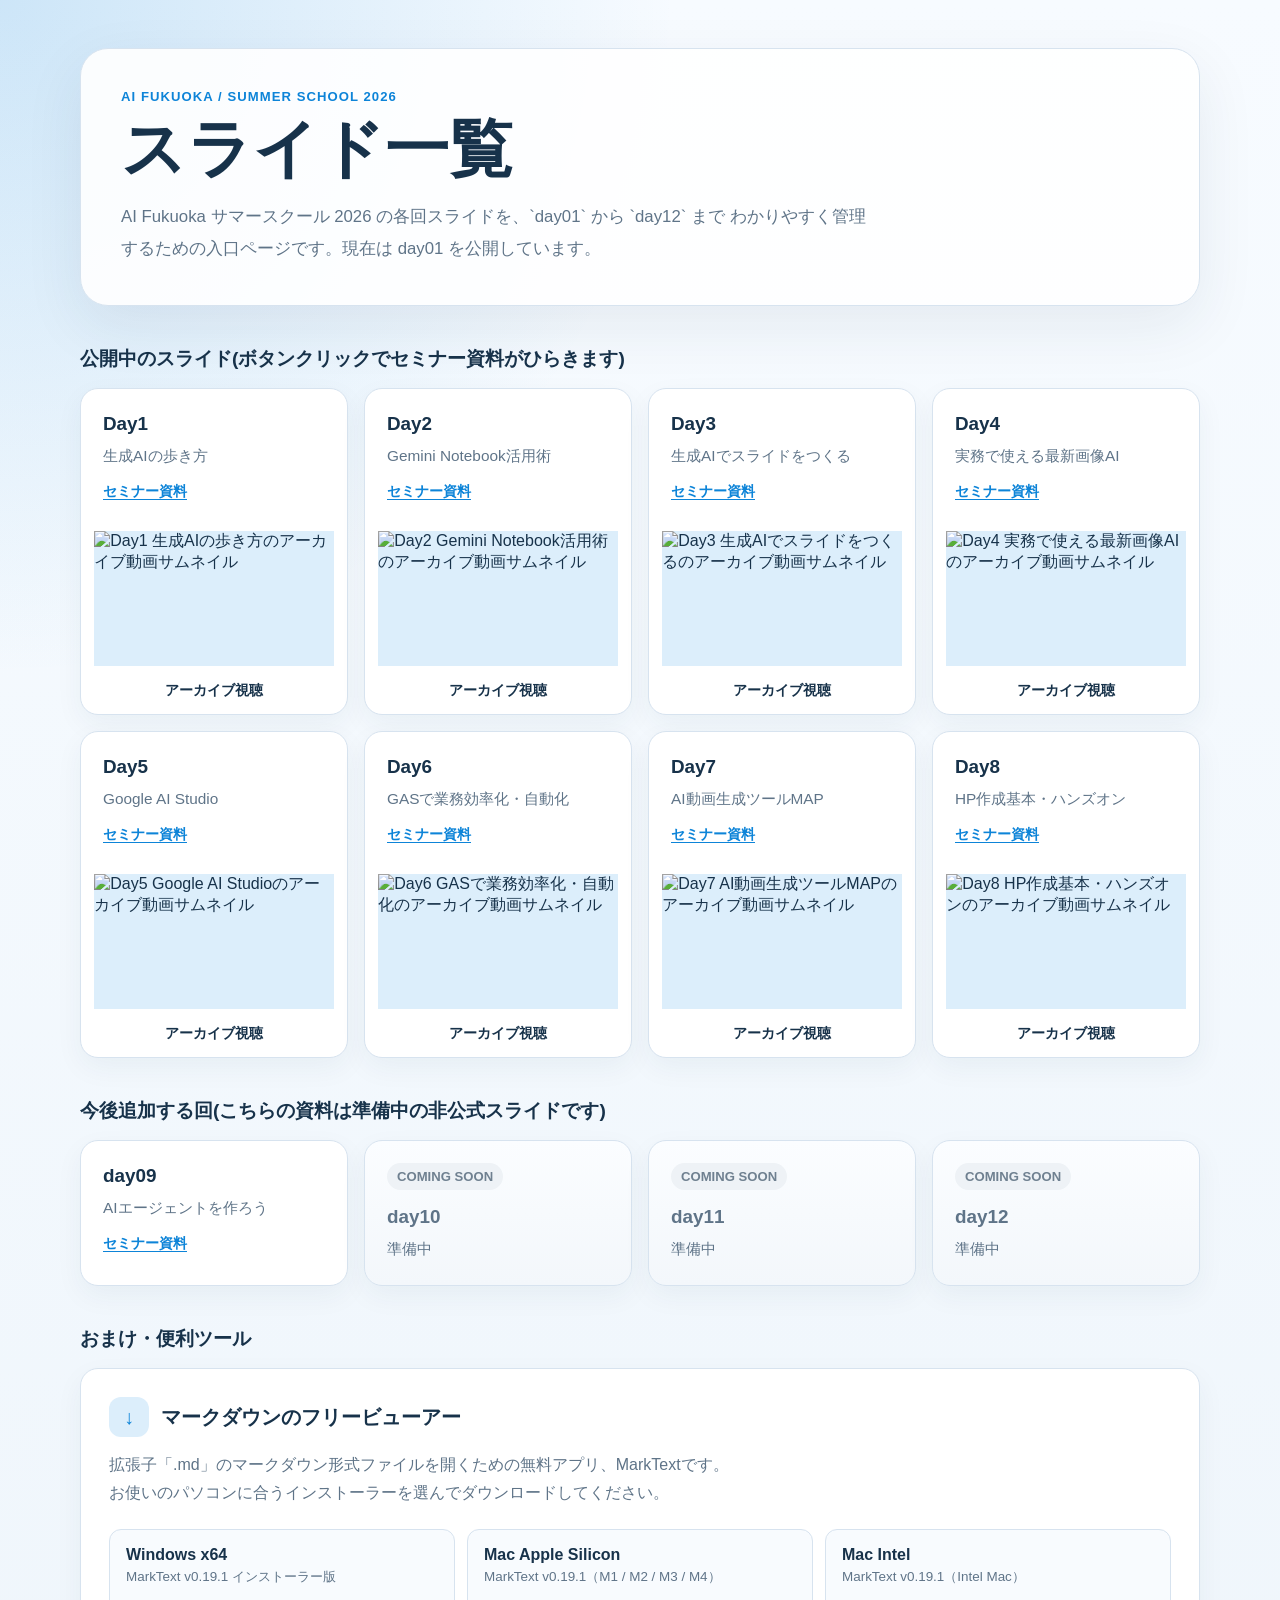
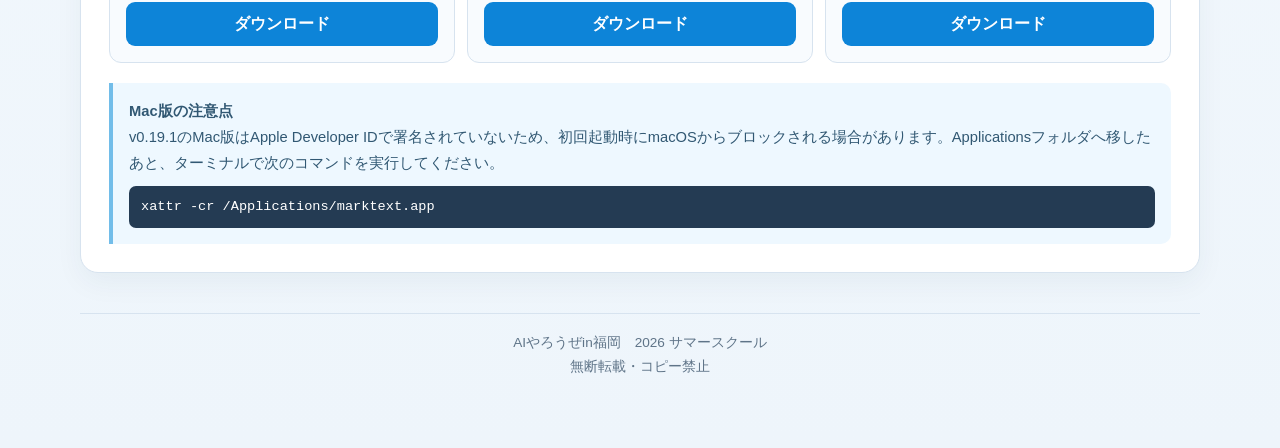
==== commit da6ea5e1: "Publish Day8 website workshop slides" ====
--- a/index.html
+++ b/index.html
@@ -388,6 +388,10 @@
         <a class="day-card__link" href="./day07/index.html"><h3 class="day-title">Day7</h3><p class="day-description">AI動画生成ツールMAP</p><span class="slide-link">セミナー資料</span></a>
         <a class="archive-link" href="https://www.youtube.com/watch?v=oPfZe1xDZRU" target="_blank" rel="noopener noreferrer"><img class="archive-thumbnail" src="https://i.ytimg.com/vi/oPfZe1xDZRU/hqdefault.jpg" alt="Day7 AI動画生成ツールMAPのアーカイブ動画サムネイル"><span class="archive-copy"><span class="archive-title">アーカイブ視聴</span></span></a>
       </article>
+      <article class="day-card day-card--archive">
+        <a class="day-card__link" href="./day08/index.html"><h3 class="day-title">Day8</h3><p class="day-description">HP作成基本・ハンズオン</p><span class="slide-link">セミナー資料</span></a>
+        <a class="archive-link" href="https://youtu.be/MnuTf8YKMvo" target="_blank" rel="noopener noreferrer"><img class="archive-thumbnail" src="https://i.ytimg.com/vi/MnuTf8YKMvo/hqdefault.jpg" alt="Day8 HP作成基本・ハンズオンのアーカイブ動画サムネイル"><span class="archive-copy"><span class="archive-title">アーカイブ視聴</span></span></a>
+      </article>
 
 
     </section>
@@ -395,7 +399,6 @@
     <h2 class="section-title">今後追加する回(こちらの資料は準備中の非公式スライドです)</h2>
     <section class="day-grid" aria-label="準備中のスライド">
       
-      <article class="day-card day-card--disabled"><span class="day-label">COMING SOON</span><h3 class="day-title">day08</h3><p class="day-description">準備中</p></article>
       
       <a class="day-card" href="./day09/index.html">
         <h3 class="day-title">day09</h3>
